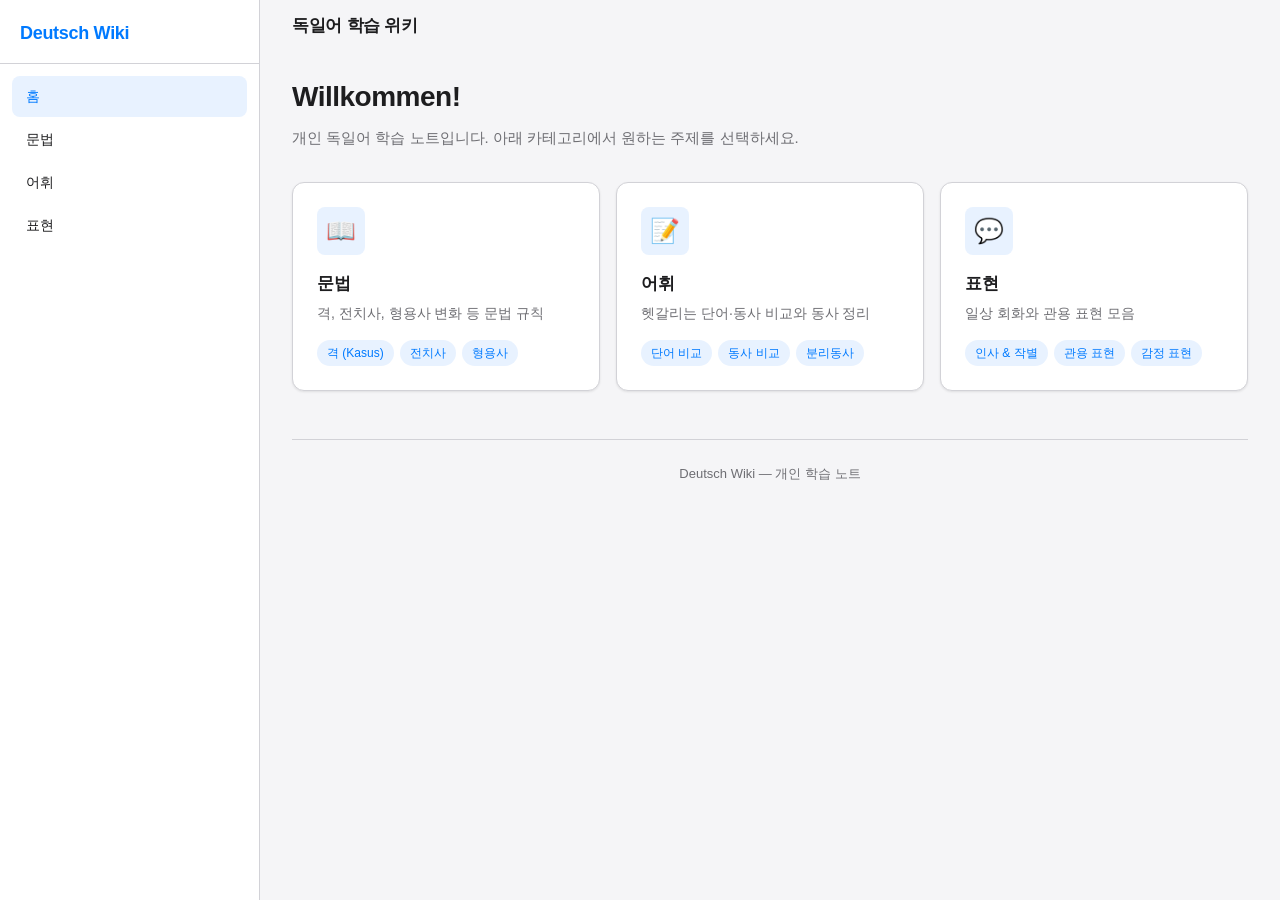
==== index.html @ 683a1206 "독일어 위키 버전1" ====
<!DOCTYPE html>
<html lang="ko">
<head>
  <meta charset="UTF-8">
  <meta name="viewport" content="width=device-width, initial-scale=1.0">
  <title>독일어 학습 위키</title>
  <link rel="stylesheet" href="style.css">
</head>
<body>
  <div class="overlay" id="overlay"></div>

  <aside class="sidebar" id="sidebar">
    <div class="sidebar-header">
      <a href="index.html" class="logo">Deutsch Wiki</a>
      <button class="sidebar-close" id="sidebarClose" aria-label="메뉴 닫기">
        <svg width="20" height="20" viewBox="0 0 20 20" fill="none">
          <path d="M5 5l10 10M15 5L5 15" stroke="currentColor" stroke-width="1.5" stroke-linecap="round"/>
        </svg>
      </button>
    </div>
    <nav class="sidebar-nav">
      <a href="index.html" class="nav-link">홈</a>
      <a href="pages/grammar.html" class="nav-link">문법</a>
      <a href="pages/vocab.html" class="nav-link">어휘</a>
      <a href="pages/expressions.html" class="nav-link">표현</a>
    </nav>
  </aside>

  <main class="main main--home">
    <header class="topbar">
      <button class="menu-btn" id="menuBtn" aria-label="메뉴 열기">
        <svg width="20" height="20" viewBox="0 0 20 20" fill="none">
          <path d="M3 5h14M3 10h14M3 15h14" stroke="currentColor" stroke-width="1.5" stroke-linecap="round"/>
        </svg>
      </button>
      <h2 class="page-title">독일어 학습 위키</h2>
    </header>

    <section class="home-hero">
      <h3 class="home-title">Willkommen!</h3>
      <p class="home-desc">개인 독일어 학습 노트입니다. 아래 카테고리에서 원하는 주제를 선택하세요.</p>
    </section>

    <nav class="home-grid">
      <a href="pages/grammar.html" class="home-card">
        <span class="home-card-icon">📖</span>
        <h4 class="home-card-title">문법</h4>
        <p class="home-card-desc">격, 전치사, 형용사 변화 등 문법 규칙</p>
        <ul class="home-card-topics">
          <li>격 (Kasus)</li>
          <li>전치사</li>
          <li>형용사</li>
        </ul>
      </a>

      <a href="pages/vocab.html" class="home-card">
        <span class="home-card-icon">📝</span>
        <h4 class="home-card-title">어휘</h4>
        <p class="home-card-desc">헷갈리는 단어·동사 비교와 동사 정리</p>
        <ul class="home-card-topics">
          <li>단어 비교</li>
          <li>동사 비교</li>
          <li>분리동사</li>
        </ul>
      </a>

      <a href="pages/expressions.html" class="home-card">
        <span class="home-card-icon">💬</span>
        <h4 class="home-card-title">표현</h4>
        <p class="home-card-desc">일상 회화와 관용 표현 모음</p>
        <ul class="home-card-topics">
          <li>인사 &amp; 작별</li>
          <li>관용 표현</li>
          <li>감정 표현</li>
        </ul>
      </a>
    </nav>

    <footer class="footer">
      <p>Deutsch Wiki — 개인 학습 노트</p>
    </footer>
  </main>

  <script src="script.js"></script>
</body>
</html>
---- style.css ----
/* Reset & Base */
*, *::before, *::after {
  box-sizing: border-box;
  margin: 0;
  padding: 0;
}

:root {
  --blue: #007AFF;
  --blue-light: #E8F2FF;
  --blue-dark: #0056CC;
  --bg: #F5F5F7;
  --surface: #FFFFFF;
  --text: #1D1D1F;
  --text-secondary: #6E6E73;
  --border: #D2D2D7;
  --shadow: 0 1px 3px rgba(0, 0, 0, 0.06), 0 1px 2px rgba(0, 0, 0, 0.04);
  --shadow-lg: 0 4px 16px rgba(0, 0, 0, 0.08);
  --radius: 12px;
  --radius-sm: 8px;
  --sidebar-width: 260px;
  --topbar-height: 52px;
  --transition: 0.25s cubic-bezier(0.4, 0, 0.2, 1);

  --nom: #34C759;
  --akk: #FF9500;
  --dat: #007AFF;
  --gen: #AF52DE;
}

html {
  scroll-behavior: smooth;
  -webkit-font-smoothing: antialiased;
}

body {
  font-family: -apple-system, BlinkMacSystemFont, "SF Pro Text", "Segoe UI", Roboto, Helvetica, Arial, sans-serif;
  font-size: 15px;
  line-height: 1.5;
  color: var(--text);
  background: var(--bg);
}

/* Overlay */
.overlay {
  display: none;
  position: fixed;
  inset: 0;
  background: rgba(0, 0, 0, 0.3);
  z-index: 90;
  backdrop-filter: blur(4px);
  -webkit-backdrop-filter: blur(4px);
}

.overlay.active {
  display: block;
}

/* Sidebar */
.sidebar {
  position: fixed;
  top: 0;
  left: 0;
  width: var(--sidebar-width);
  height: 100vh;
  background: var(--surface);
  border-right: 1px solid var(--border);
  z-index: 100;
  display: flex;
  flex-direction: column;
  transition: transform var(--transition);
}

.sidebar-header {
  display: flex;
  align-items: center;
  justify-content: space-between;
  padding: 20px 20px 16px;
  border-bottom: 1px solid var(--border);
}

.logo {
  font-size: 18px;
  font-weight: 600;
  color: var(--blue);
  letter-spacing: -0.3px;
  text-decoration: none;
}

.logo:hover {
  color: var(--blue-dark);
}

.sidebar-close {
  display: none;
  background: none;
  border: none;
  color: var(--text-secondary);
  cursor: pointer;
  padding: 4px;
  border-radius: 6px;
}

.sidebar-close:hover {
  background: var(--bg);
}

.sidebar-nav {
  display: flex;
  flex-direction: column;
  padding: 12px;
  gap: 2px;
  overflow-y: auto;
}

.nav-link {
  display: block;
  padding: 10px 14px;
  border-radius: var(--radius-sm);
  color: var(--text);
  text-decoration: none;
  font-size: 14px;
  font-weight: 500;
  transition: background var(--transition), color var(--transition);
}

.nav-link:hover {
  background: var(--bg);
}

.nav-link.active {
  background: var(--blue-light);
  color: var(--blue);
}

/* Main */
.main {
  margin-left: var(--sidebar-width);
  min-height: 100vh;
  padding: 0 24px 40px;
  max-width: 780px;
  width: calc(100% - var(--sidebar-width));
}

.main--home {
  max-width: none;
  padding: 0 32px 48px;
}

.main--home .topbar {
  margin: 0 -32px;
  padding: 0 32px;
}

/* Topbar */
.topbar {
  display: flex;
  align-items: center;
  gap: 12px;
  height: var(--topbar-height);
  position: sticky;
  top: 0;
  background: rgba(245, 245, 247, 0.85);
  backdrop-filter: blur(12px);
  -webkit-backdrop-filter: blur(12px);
  z-index: 50;
  margin: 0 -24px;
  padding: 0 24px;
}

.menu-btn {
  display: none;
  background: none;
  border: none;
  color: var(--text);
  cursor: pointer;
  padding: 6px;
  border-radius: 6px;
}

.menu-btn:hover {
  background: rgba(0, 0, 0, 0.05);
}

.page-title {
  font-size: 17px;
  font-weight: 600;
  letter-spacing: -0.3px;
}

/* Search */
.search-bar {
  position: relative;
  margin: 16px 0 8px;
}

.search-icon {
  position: absolute;
  left: 14px;
  top: 50%;
  transform: translateY(-50%);
  color: var(--text-secondary);
  pointer-events: none;
}

.search-bar input {
  width: 100%;
  padding: 11px 40px 11px 42px;
  border: 1px solid var(--border);
  border-radius: var(--radius);
  background: var(--surface);
  font-size: 15px;
  font-family: inherit;
  color: var(--text);
  outline: none;
  transition: border-color var(--transition), box-shadow var(--transition);
}

.search-bar input:focus {
  border-color: var(--blue);
  box-shadow: 0 0 0 3px rgba(0, 122, 255, 0.15);
}

.search-bar input::placeholder {
  color: var(--text-secondary);
}

.search-clear {
  position: absolute;
  right: 10px;
  top: 50%;
  transform: translateY(-50%);
  background: none;
  border: none;
  cursor: pointer;
  color: var(--text-secondary);
  padding: 4px;
  border-radius: 50%;
}

.search-result {
  font-size: 13px;
  color: var(--text-secondary);
  margin-bottom: 12px;
}

/* Sections */
.section {
  margin-top: 32px;
}

.section-title {
  font-size: 22px;
  font-weight: 700;
  letter-spacing: -0.5px;
  margin-bottom: 16px;
  color: var(--text);
}

/* Cards */
.card {
  background: var(--surface);
  border-radius: var(--radius);
  box-shadow: var(--shadow);
  margin-bottom: 12px;
  overflow: hidden;
  transition: box-shadow var(--transition);
}

.card:hover {
  box-shadow: var(--shadow-lg);
}

.card.hidden-by-search {
  display: none;
}

.card-header {
  display: flex;
  align-items: center;
  justify-content: space-between;
  width: 100%;
  padding: 16px 18px;
  background: none;
  border: none;
  cursor: pointer;
  font-family: inherit;
  text-align: left;
  color: var(--text);
  transition: background var(--transition);
}

.card-header:hover {
  background: rgba(0, 0, 0, 0.02);
}

.card-title {
  font-size: 15px;
  font-weight: 600;
  letter-spacing: -0.2px;
}

.card-header[aria-expanded="true"] .chevron {
  transform: rotate(180deg);
}

.chevron {
  flex-shrink: 0;
  color: var(--text-secondary);
  transition: transform var(--transition);
}

.card-body {
  padding: 0 18px 18px;
}

.card-body[hidden] {
  display: none;
}

.card-desc {
  color: var(--text-secondary);
  font-size: 14px;
  margin-bottom: 14px;
}

/* Tags */
.tag {
  display: inline-block;
  font-size: 11px;
  font-weight: 600;
  padding: 2px 8px;
  border-radius: 4px;
  letter-spacing: 0.3px;
  text-transform: uppercase;
  white-space: nowrap;
}

.tag-nom {
  background: rgba(52, 199, 89, 0.12);
  color: var(--nom);
}

.tag-akk {
  background: rgba(255, 149, 0, 0.12);
  color: var(--akk);
}

.tag-dat {
  background: rgba(0, 122, 255, 0.12);
  color: var(--dat);
}

.tag-gen {
  background: rgba(175, 82, 222, 0.12);
  color: var(--gen);
}

/* Tables */
.grammar-table {
  width: 100%;
  border-collapse: collapse;
  font-size: 14px;
}

.grammar-table th,
.grammar-table td {
  padding: 8px 10px;
  text-align: left;
  border-bottom: 1px solid var(--border);
}

.grammar-table th {
  font-weight: 600;
  font-size: 12px;
  color: var(--text-secondary);
  text-transform: uppercase;
  letter-spacing: 0.3px;
}

.grammar-table tr:last-child td {
  border-bottom: none;
}

/* Case list */
.case-list {
  list-style: none;
  display: flex;
  flex-direction: column;
  gap: 12px;
}

.case-list li {
  display: flex;
  flex-direction: column;
  gap: 4px;
}

.case-list li span:not(.tag) {
  font-size: 14px;
}

/* Compare cards */
.vs {
  color: var(--text-secondary);
  font-weight: 400;
  font-size: 13px;
}

.compare-grid {
  display: grid;
  grid-template-columns: 1fr 1fr;
  gap: 12px;
}

.compare-item {
  background: var(--bg);
  border-radius: var(--radius-sm);
  padding: 14px;
}

.compare-item h4 {
  font-size: 15px;
  font-weight: 700;
  color: var(--blue);
  margin-bottom: 6px;
}

.compare-item p {
  font-size: 14px;
  color: var(--text-secondary);
  margin-bottom: 8px;
}

.compare-item ul {
  list-style: none;
  font-size: 14px;
  display: flex;
  flex-direction: column;
  gap: 4px;
}

.compare-item .hint {
  display: block;
  margin-top: 8px;
  font-size: 12px;
  color: var(--text-secondary);
  font-style: italic;
}

.compare-item strong {
  color: var(--blue-dark);
}

.tip {
  margin-top: 14px;
  padding: 10px 14px;
  background: var(--blue-light);
  border-radius: var(--radius-sm);
  font-size: 13px;
  color: var(--blue-dark);
}

/* Examples */
.example {
  display: block;
  font-size: 13px;
  color: var(--text-secondary);
  font-style: italic;
  margin-top: 2px;
}

/* Verb list */
.verb-list {
  list-style: none;
  display: flex;
  flex-direction: column;
  gap: 8px;
  font-size: 14px;
}

.verb-list li em {
  display: block;
  font-size: 13px;
  color: var(--text-secondary);
  margin-top: 2px;
}

/* Home page */
.home-hero {
  margin-top: 24px;
  max-width: 640px;
}

.home-title {
  font-size: 28px;
  font-weight: 700;
  letter-spacing: -0.5px;
  margin-bottom: 8px;
}

.home-desc {
  font-size: 15px;
  color: var(--text-secondary);
  line-height: 1.6;
}

.home-grid {
  display: grid;
  grid-template-columns: 1fr;
  gap: 16px;
  margin-top: 32px;
  max-width: 960px;
}

.home-card {
  display: flex;
  flex-direction: column;
  min-height: 200px;
  background: var(--surface);
  border: 1px solid var(--border);
  border-radius: var(--radius);
  box-shadow: var(--shadow);
  padding: 24px;
  text-decoration: none;
  color: inherit;
  transition: box-shadow var(--transition), border-color var(--transition);
}

.home-card:hover {
  box-shadow: var(--shadow-lg);
  border-color: rgba(0, 122, 255, 0.25);
}

.home-card-icon {
  display: flex;
  align-items: center;
  justify-content: center;
  width: 48px;
  height: 48px;
  font-size: 24px;
  line-height: 1;
  background: var(--blue-light);
  border-radius: var(--radius-sm);
  margin-bottom: 16px;
}

.home-card-title {
  font-size: 17px;
  font-weight: 700;
  letter-spacing: -0.3px;
  margin-bottom: 6px;
  color: var(--text);
}

.home-card-desc {
  font-size: 14px;
  color: var(--text-secondary);
  line-height: 1.5;
  margin-bottom: 16px;
  flex: 1;
}

.home-card-topics {
  list-style: none;
  display: flex;
  flex-wrap: wrap;
  gap: 6px;
  margin-top: auto;
  padding: 0;
}

.home-card-topics li {
  font-size: 12px;
  font-weight: 500;
  padding: 4px 10px;
  background: var(--blue-light);
  color: var(--blue);
  border-radius: 20px;
  white-space: nowrap;
}

/* Footer */
.footer {
  margin-top: 48px;
  padding-top: 24px;
  border-top: 1px solid var(--border);
  text-align: center;
}

.footer p {
  font-size: 13px;
  color: var(--text-secondary);
}

/* Section hidden by search */
.section.all-hidden {
  display: none;
}

/* Home — tablet & desktop grid */
@media (min-width: 640px) {
  .home-grid {
    grid-template-columns: repeat(2, minmax(0, 1fr));
  }
}

@media (min-width: 1100px) {
  .home-grid {
    grid-template-columns: repeat(3, minmax(0, 1fr));
  }
}

/* Mobile */
@media (max-width: 768px) {
  .sidebar {
    transform: translateX(-100%);
  }

  .sidebar.open {
    transform: translateX(0);
  }

  .sidebar-close {
    display: block;
  }

  .main {
    margin-left: 0;
    width: 100%;
    padding: 0 16px 32px;
  }

  .main--home {
    padding: 0 16px 32px;
  }

  .main--home .topbar {
    margin: 0 -16px;
    padding: 0 16px;
  }

  .topbar {
    margin: 0 -16px;
    padding: 0 16px;
  }

  .menu-btn {
    display: block;
  }

  .home-title {
    font-size: 24px;
  }

  .home-grid {
    max-width: none;
  }

  .compare-grid {
    grid-template-columns: 1fr;
  }

  .grammar-table {
    font-size: 13px;
  }

  .grammar-table th,
  .grammar-table td {
    padding: 6px 6px;
  }

  .section-title {
    font-size: 20px;
  }
}

@media (max-width: 400px) {
  .card-header {
    padding: 14px 14px;
  }

  .card-body {
    padding: 0 14px 14px;
  }
}
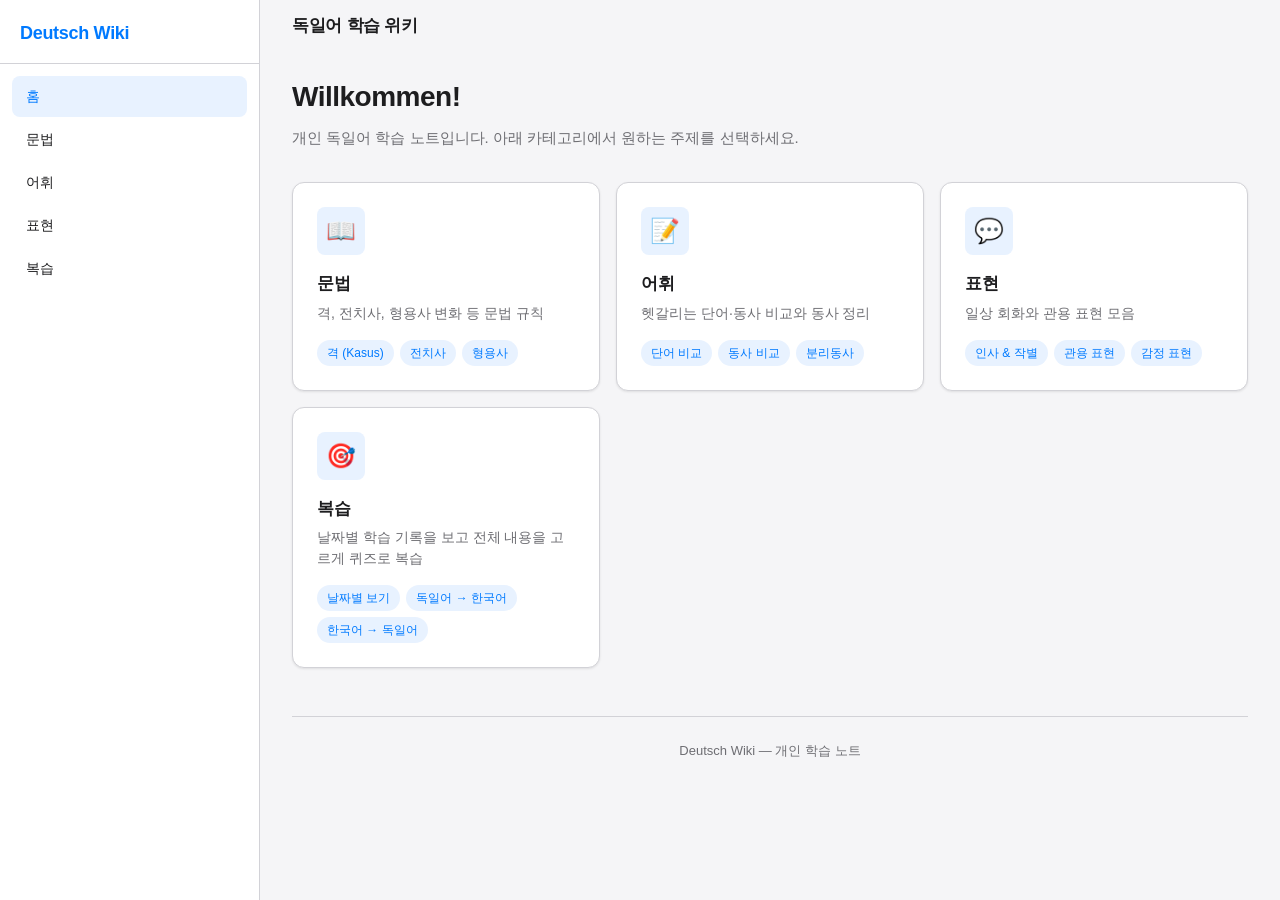
==== commit fc52f8bd: "Add dated review quiz" ====
--- a/index.html
+++ b/index.html
@@ -23,6 +23,7 @@
       <a href="pages/grammar.html" class="nav-link">문법</a>
       <a href="pages/vocab.html" class="nav-link">어휘</a>
       <a href="pages/expressions.html" class="nav-link">표현</a>
+      <a href="pages/review.html" class="nav-link">복습</a>
     </nav>
   </aside>
 
@@ -74,6 +75,17 @@
           <li>감정 표현</li>
         </ul>
       </a>
+
+      <a href="pages/review.html" class="home-card">
+        <span class="home-card-icon">🎯</span>
+        <h4 class="home-card-title">복습</h4>
+        <p class="home-card-desc">날짜별 학습 기록을 보고 전체 내용을 고르게 퀴즈로 복습</p>
+        <ul class="home-card-topics">
+          <li>날짜별 보기</li>
+          <li>독일어 → 한국어</li>
+          <li>한국어 → 독일어</li>
+        </ul>
+      </a>
     </nav>
 
     <footer class="footer">
--- a/style.css
+++ b/style.css
@@ -147,6 +147,10 @@
   padding: 0 32px 48px;
 }
 
+.main--review {
+  max-width: 1040px;
+}
+
 .main--home .topbar {
   margin: 0 -32px;
   padding: 0 32px;
@@ -580,6 +584,259 @@
   white-space: nowrap;
 }
 
+/* Review */
+.review-hero {
+  display: grid;
+  grid-template-columns: minmax(0, 1fr) 220px;
+  gap: 20px;
+  align-items: end;
+  margin-top: 24px;
+}
+
+.review-eyebrow {
+  color: var(--blue);
+  font-size: 12px;
+  font-weight: 700;
+  letter-spacing: 0.3px;
+  text-transform: uppercase;
+  margin-bottom: 6px;
+}
+
+.review-stats {
+  background: var(--surface);
+  border: 1px solid var(--border);
+  border-radius: var(--radius);
+  box-shadow: var(--shadow);
+  padding: 16px;
+}
+
+.review-stat-number {
+  display: block;
+  font-size: 28px;
+  font-weight: 700;
+  letter-spacing: -0.5px;
+}
+
+.review-stat-label {
+  color: var(--text-secondary);
+  font-size: 13px;
+}
+
+.quiz-panel {
+  background: var(--surface);
+  border: 1px solid rgba(0, 122, 255, 0.24);
+  border-radius: var(--radius);
+  box-shadow: var(--shadow-lg);
+  margin-top: 28px;
+  padding: 20px;
+}
+
+.quiz-topline,
+.quiz-actions {
+  display: flex;
+  align-items: center;
+  gap: 10px;
+  flex-wrap: wrap;
+}
+
+.quiz-topline {
+  justify-content: space-between;
+}
+
+.quiz-date,
+.quiz-help {
+  color: var(--text-secondary);
+  font-size: 13px;
+}
+
+.quiz-prompt {
+  font-size: 24px;
+  font-weight: 700;
+  letter-spacing: -0.4px;
+  line-height: 1.35;
+  margin: 18px 0;
+}
+
+.quiz-answer {
+  background: var(--blue-light);
+  border-radius: var(--radius-sm);
+  color: var(--blue-dark);
+  font-size: 16px;
+  font-weight: 600;
+  line-height: 1.5;
+  margin-bottom: 16px;
+  padding: 14px;
+}
+
+.quiz-answer[hidden] {
+  display: none;
+}
+
+.quiz-answer small {
+  display: block;
+  color: var(--text-secondary);
+  font-size: 13px;
+  font-weight: 500;
+  margin-top: 8px;
+}
+
+.primary-btn,
+.secondary-btn {
+  border: 1px solid var(--blue);
+  border-radius: var(--radius-sm);
+  cursor: pointer;
+  font-family: inherit;
+  font-size: 14px;
+  font-weight: 600;
+  padding: 10px 14px;
+}
+
+.primary-btn {
+  background: var(--blue);
+  color: white;
+}
+
+.secondary-btn {
+  background: var(--surface);
+  color: var(--blue);
+}
+
+.review-tools {
+  display: grid;
+  grid-template-columns: minmax(240px, 1fr) minmax(0, 1.4fr);
+  gap: 14px;
+  align-items: center;
+  margin-top: 24px;
+}
+
+.review-search {
+  margin: 0;
+}
+
+.date-tabs {
+  display: flex;
+  gap: 8px;
+  overflow-x: auto;
+  padding-bottom: 2px;
+}
+
+.date-tab {
+  background: var(--surface);
+  border: 1px solid var(--border);
+  border-radius: 999px;
+  color: var(--text);
+  cursor: pointer;
+  flex: 0 0 auto;
+  font-family: inherit;
+  font-size: 13px;
+  font-weight: 600;
+  padding: 8px 12px;
+}
+
+.date-tab.active {
+  background: var(--blue-light);
+  border-color: rgba(0, 122, 255, 0.3);
+  color: var(--blue);
+}
+
+.review-list {
+  display: grid;
+  gap: 18px;
+  margin-top: 16px;
+}
+
+.review-day {
+  display: grid;
+  gap: 12px;
+}
+
+.review-day-header {
+  display: flex;
+  align-items: baseline;
+  justify-content: space-between;
+  gap: 12px;
+}
+
+.review-day-title {
+  font-size: 20px;
+  font-weight: 700;
+  letter-spacing: -0.3px;
+}
+
+.review-day-summary {
+  color: var(--text-secondary);
+  font-size: 13px;
+}
+
+.review-card-grid {
+  display: grid;
+  grid-template-columns: repeat(2, minmax(0, 1fr));
+  gap: 12px;
+}
+
+.review-card {
+  background: var(--surface);
+  border: 1px solid var(--border);
+  border-radius: var(--radius);
+  box-shadow: var(--shadow);
+  overflow: hidden;
+}
+
+.review-card summary {
+  cursor: pointer;
+  list-style: none;
+  padding: 16px;
+}
+
+.review-card summary::-webkit-details-marker {
+  display: none;
+}
+
+.review-card-de {
+  color: var(--blue-dark);
+  font-size: 16px;
+  font-weight: 700;
+  line-height: 1.35;
+}
+
+.review-card-ko {
+  color: var(--text-secondary);
+  font-size: 14px;
+  margin-top: 6px;
+}
+
+.review-card-body {
+  border-top: 1px solid var(--border);
+  padding: 0 16px 16px;
+}
+
+.mini-table {
+  border-collapse: collapse;
+  font-size: 13px;
+  margin-top: 12px;
+  width: 100%;
+}
+
+.mini-table td {
+  border-bottom: 1px solid var(--border);
+  padding: 7px 0;
+  vertical-align: top;
+}
+
+.mini-table td:first-child {
+  color: var(--blue-dark);
+  font-weight: 700;
+  padding-right: 10px;
+  width: 38%;
+}
+
+.review-notes {
+  color: var(--text-secondary);
+  font-size: 13px;
+  margin-top: 12px;
+  padding-left: 18px;
+}
+
 /* Footer */
 .footer {
   margin-top: 48px;
@@ -657,6 +914,16 @@
     max-width: none;
   }
 
+  .review-hero,
+  .review-tools,
+  .review-card-grid {
+    grid-template-columns: 1fr;
+  }
+
+  .quiz-prompt {
+    font-size: 21px;
+  }
+
   .compare-grid {
     grid-template-columns: 1fr;
   }
